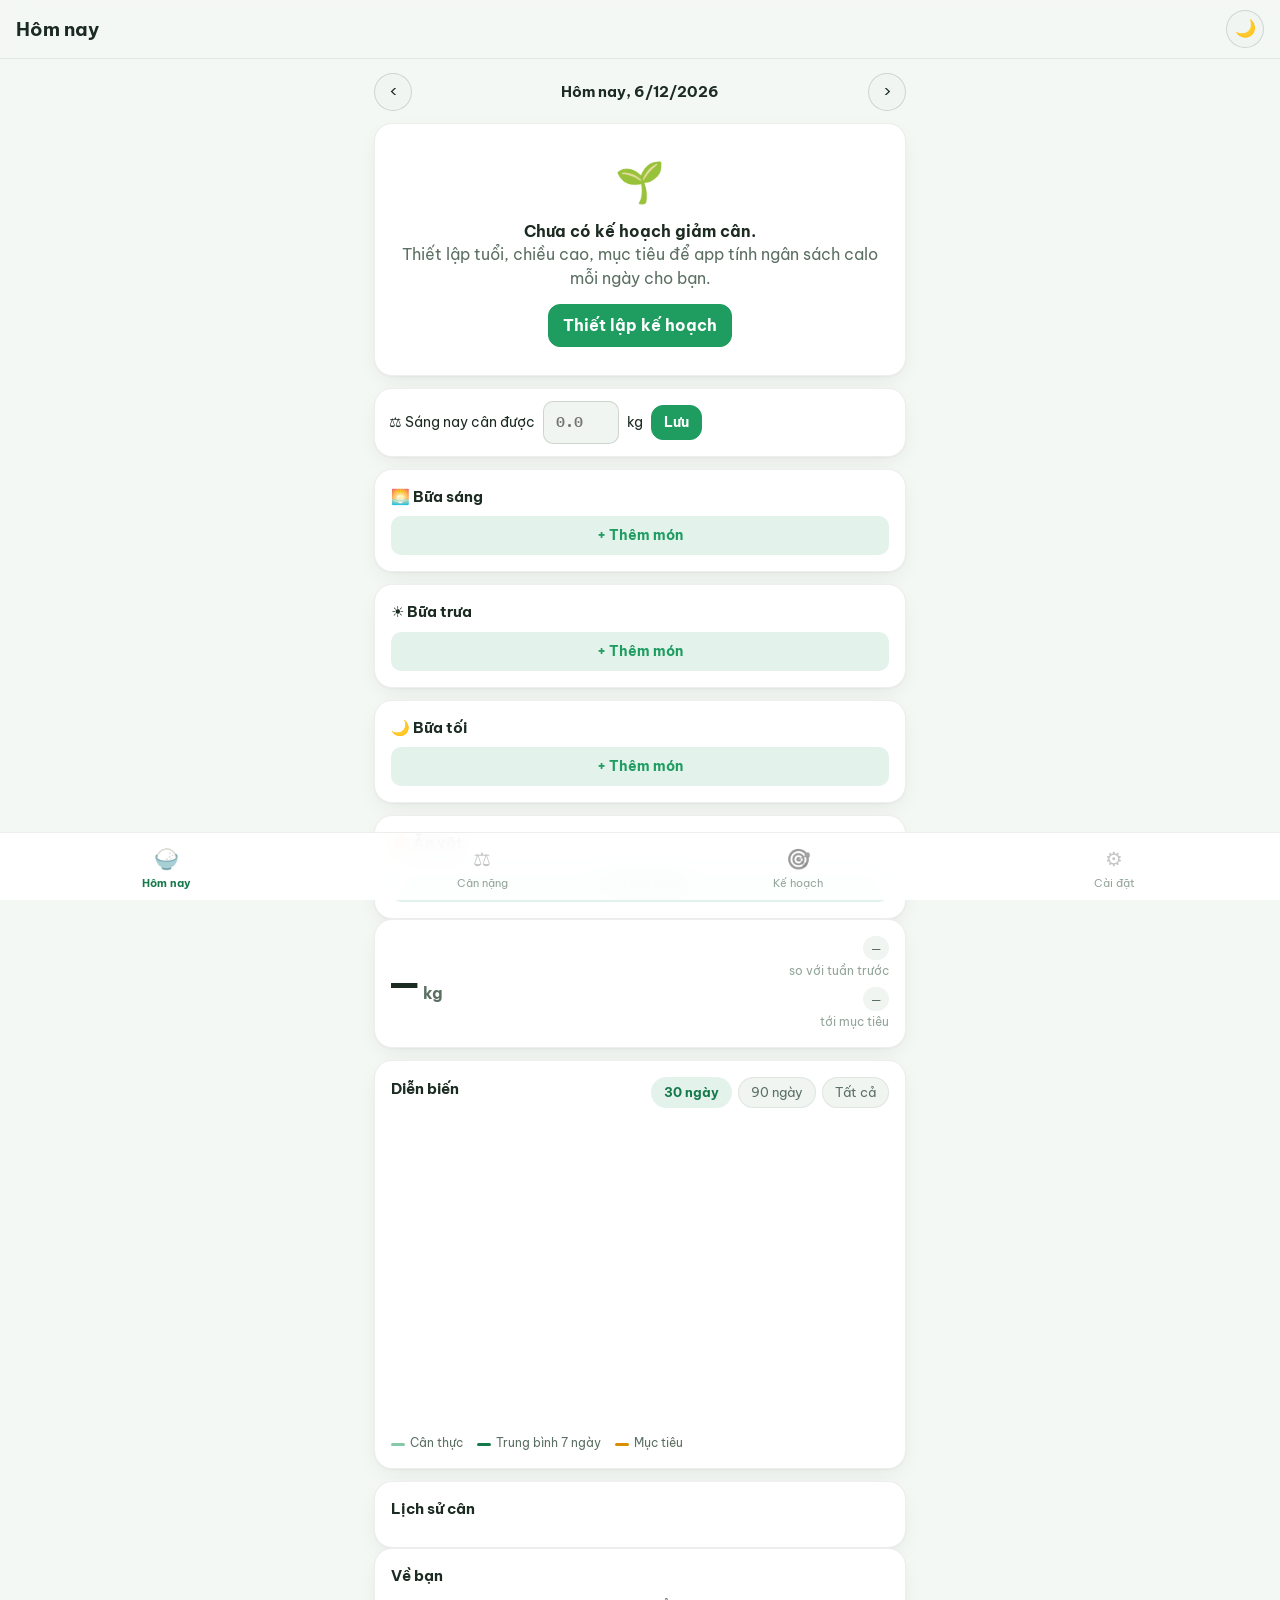
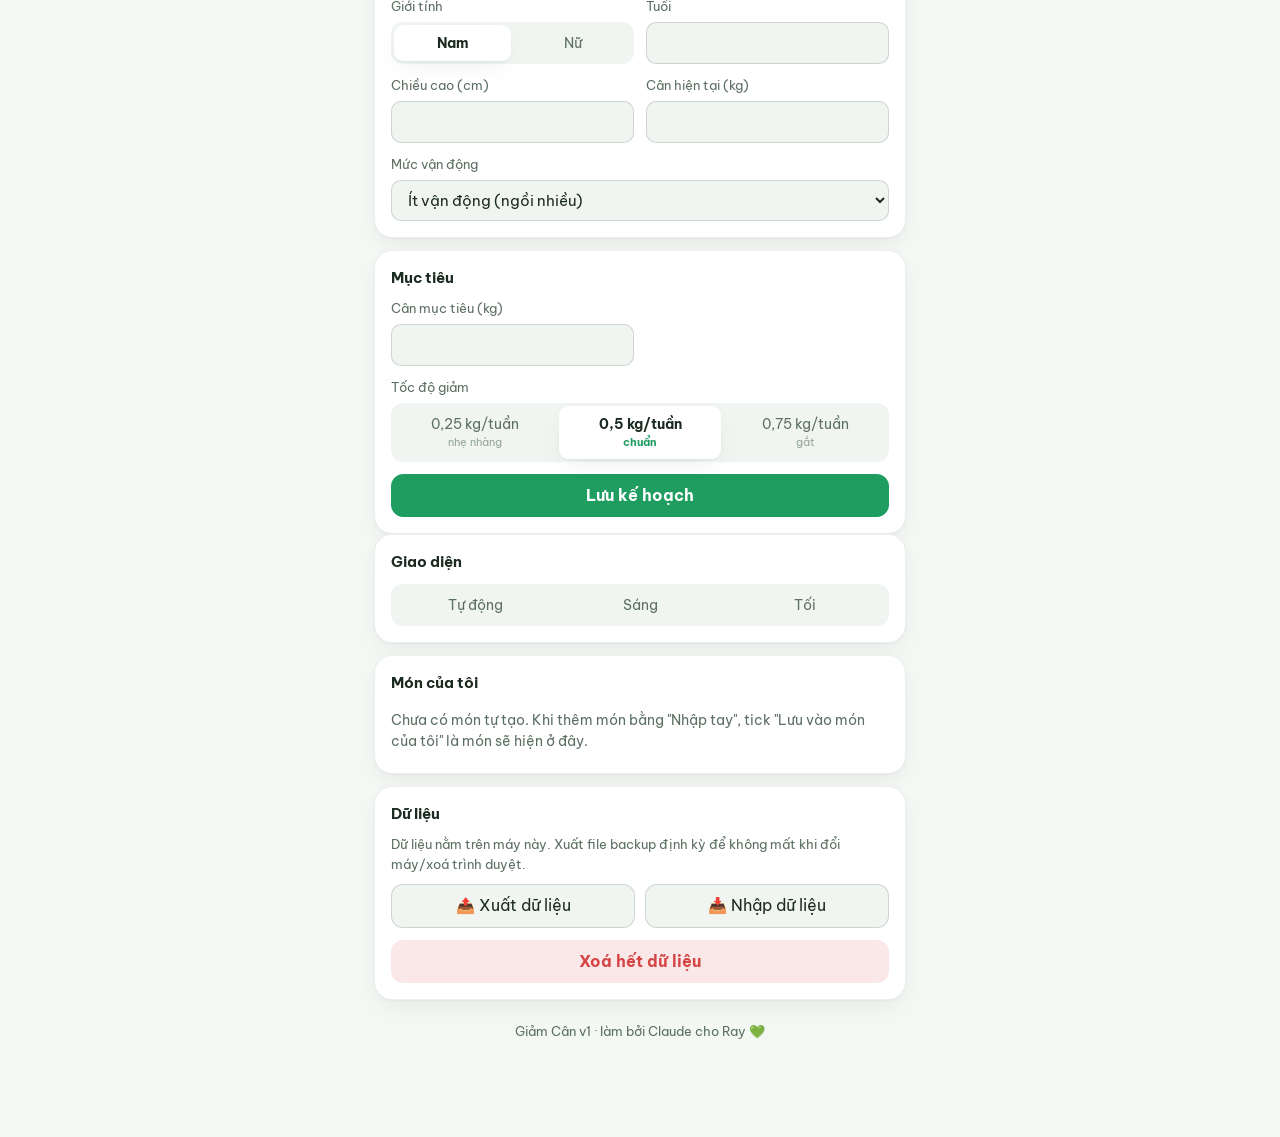
==== index.html @ 97017009 "Ban dau: app giam can v1" ====
<!DOCTYPE html>
<html lang="vi">
<head>
  <meta charset="UTF-8">
  <meta name="viewport" content="width=device-width, initial-scale=1, viewport-fit=cover">
  <meta name="theme-color" content="#f4f8f5">
  <meta name="apple-mobile-web-app-capable" content="yes">
  <meta name="apple-mobile-web-app-status-bar-style" content="default">
  <title>Giảm Cân</title>
  <link rel="stylesheet" href="fonts-embedded.css">
  <link rel="stylesheet" href="styles.css">
  <script>
    // Chống chớp theme: đặt data-theme TRƯỚC khi vẽ trang
    try {
      var t = localStorage.getItem('giam-can-theme');
      if (t === 'dark' || (t !== 'light' && matchMedia('(prefers-color-scheme: dark)').matches))
        document.documentElement.setAttribute('data-theme', 'dark');
    } catch (e) {}
  </script>
</head>
<body>

<header class="topbar">
  <h1 id="topbar-title">Hôm nay</h1>
  <button type="button" id="btn-theme" class="btn icon" aria-label="Đổi giao diện sáng/tối">🌙</button>
</header>

<main>
  <!-- ═══════════ TAB 1: HÔM NAY ═══════════ -->
  <section id="tab-homnay" class="panel">
    <div class="date-nav">
      <button type="button" id="btn-day-prev" class="btn icon" aria-label="Ngày trước">‹</button>
      <div id="day-label" class="date-label">—</div>
      <button type="button" id="btn-day-next" class="btn icon" aria-label="Ngày sau">›</button>
    </div>

    <!-- Empty state khi chưa có kế hoạch -->
    <div id="today-onboard" class="card onboard hidden">
      <div class="onboard-emoji">🌱</div>
      <p><strong>Chưa có kế hoạch giảm cân.</strong><br>Thiết lập tuổi, chiều cao, mục tiêu để app tính ngân sách calo mỗi ngày cho bạn.</p>
      <button type="button" class="btn primary" data-goto="kehoach">Thiết lập kế hoạch</button>
    </div>

    <!-- Hero: vòng calo còn lại -->
    <div id="today-hero" class="card hero-card">
      <div class="ring-wrap">
        <svg viewBox="0 0 200 200" class="ring-svg" aria-hidden="true">
          <circle class="ring-track" cx="100" cy="100" r="86"></circle>
          <circle id="ring-fill" class="ring-fill" cx="100" cy="100" r="86"></circle>
        </svg>
        <div class="ring-center">
          <div id="ring-num" class="ring-num mono">—</div>
          <div id="ring-sub" class="ring-sub">kcal còn lại</div>
        </div>
      </div>
      <div class="hero-stats">
        <div class="hstat"><span class="hstat-label">Ngân sách</span><span id="stat-budget" class="mono">—</span></div>
        <div class="hstat"><span class="hstat-label">Đã ăn</span><span id="stat-eaten" class="mono">0</span></div>
        <div class="hstat"><span class="hstat-label">Chuỗi ngày</span><span id="stat-streak" class="mono">0</span></div>
      </div>
    </div>

    <!-- Cân nhanh buổi sáng -->
    <div id="quick-weigh" class="card quick-weigh hidden">
      <span>⚖️ Sáng nay cân được</span>
      <input type="number" id="quick-weigh-input" inputmode="decimal" step="0.1" min="20" max="300" placeholder="0.0" class="input num">
      <span>kg</span>
      <button type="button" id="btn-quick-weigh" class="btn primary sm">Lưu</button>
    </div>

    <!-- 4 bữa -->
    <div id="meals"></div>
  </section>

  <!-- ═══════════ TAB 2: CÂN NẶNG ═══════════ -->
  <section id="tab-cannang" class="panel" hidden>
    <div class="card weight-now">
      <div class="wn-main">
        <span id="wn-kg" class="wn-kg mono">—</span>
        <span class="wn-unit">kg</span>
      </div>
      <div class="wn-deltas">
        <div class="wn-delta"><span id="wn-vs-week" class="badge">—</span><span class="wn-delta-label">so với tuần trước</span></div>
        <div class="wn-delta"><span id="wn-vs-goal" class="badge">—</span><span class="wn-delta-label">tới mục tiêu</span></div>
      </div>
    </div>

    <div class="card chart-card">
      <div class="chart-head">
        <h2>Diễn biến</h2>
        <div class="pills" id="chart-range">
          <button type="button" class="pill active" data-range="30">30 ngày</button>
          <button type="button" class="pill" data-range="90">90 ngày</button>
          <button type="button" class="pill" data-range="0">Tất cả</button>
        </div>
      </div>
      <div id="chart-empty" class="chart-empty hidden">Cần ít nhất 2 lần cân để vẽ biểu đồ 📈</div>
      <svg id="chart-svg" viewBox="0 0 360 220" class="chart-svg" aria-label="Biểu đồ cân nặng">
        <defs>
          <linearGradient id="area-grad" x1="0" y1="0" x2="0" y2="1">
            <stop offset="0%" class="grad-top"></stop>
            <stop offset="100%" class="grad-bot"></stop>
          </linearGradient>
        </defs>
        <g id="chart-grid"></g>
        <path id="chart-area" class="chart-area" d=""></path>
        <path id="chart-line" class="chart-line" d=""></path>
        <path id="chart-ma" class="chart-ma" d=""></path>
        <line id="chart-goal" class="chart-goal" x1="0" x2="0" y1="0" y2="0"></line>
        <g id="chart-dots"></g>
        <g id="chart-labels"></g>
      </svg>
      <div class="chart-legend">
        <span class="lg lg-raw">Cân thực</span>
        <span class="lg lg-ma">Trung bình 7 ngày</span>
        <span class="lg lg-goal">Mục tiêu</span>
      </div>
    </div>

    <div class="card">
      <h2>Lịch sử cân</h2>
      <ul id="weight-history" class="rowlist"></ul>
      <div id="weight-history-empty" class="empty-note hidden">Chưa có lần cân nào — nhập cân ở tab Hôm nay nhé.</div>
    </div>
  </section>

  <!-- ═══════════ TAB 3: KẾ HOẠCH ═══════════ -->
  <section id="tab-kehoach" class="panel" hidden>
    <div class="card">
      <h2>Về bạn</h2>
      <div class="form-grid">
        <label class="field">
          <span>Giới tính</span>
          <div class="seg" id="seg-sex">
            <button type="button" data-val="male" class="active">Nam</button>
            <button type="button" data-val="female">Nữ</button>
          </div>
        </label>
        <label class="field"><span>Tuổi</span><input type="number" id="f-age" inputmode="numeric" min="10" max="100" class="input"></label>
        <label class="field"><span>Chiều cao (cm)</span><input type="number" id="f-height" inputmode="numeric" min="100" max="230" class="input"></label>
        <label class="field"><span>Cân hiện tại (kg)</span><input type="number" id="f-weight" inputmode="decimal" step="0.1" min="20" max="300" class="input"></label>
        <label class="field span2">
          <span>Mức vận động</span>
          <select id="f-activity" class="input">
            <option value="1.2">Ít vận động (ngồi nhiều)</option>
            <option value="1.375">Nhẹ (tập 1–3 buổi/tuần)</option>
            <option value="1.55">Vừa (tập 3–5 buổi/tuần)</option>
            <option value="1.725">Nhiều (tập 6–7 buổi/tuần)</option>
            <option value="1.9">Rất nhiều (lao động nặng)</option>
          </select>
        </label>
      </div>
    </div>

    <div class="card">
      <h2>Mục tiêu</h2>
      <div class="form-grid">
        <label class="field"><span>Cân mục tiêu (kg)</span><input type="number" id="f-target" inputmode="decimal" step="0.1" min="20" max="300" class="input"></label>
        <label class="field span2">
          <span>Tốc độ giảm</span>
          <div class="seg" id="seg-deficit">
            <button type="button" data-val="0.25">0,25 kg/tuần<small>nhẹ nhàng</small></button>
            <button type="button" data-val="0.5" class="active">0,5 kg/tuần<small>chuẩn</small></button>
            <button type="button" data-val="0.75">0,75 kg/tuần<small>gắt</small></button>
          </div>
        </label>
      </div>
      <button type="button" id="btn-save-plan" class="btn primary block">Lưu kế hoạch</button>
    </div>

    <div id="plan-results" class="hidden">
      <div id="plan-warning" class="warn-banner hidden">⚠️ Ngân sách dưới mức an toàn — hãy chọn tốc độ giảm chậm hơn.</div>
      <div class="result-row">
        <div class="card result-card"><span class="r-label">BMR</span><span id="r-bmr" class="r-num mono">—</span><span class="r-unit">kcal</span></div>
        <div class="card result-card"><span class="r-label">TDEE</span><span id="r-tdee" class="r-num mono">—</span><span class="r-unit">kcal</span></div>
      </div>
      <div class="card result-card big">
        <span class="r-label">Ngân sách mỗi ngày</span>
        <span id="r-budget" class="r-num-big mono">—</span>
        <span class="r-unit">kcal</span>
      </div>
      <div class="card result-card big">
        <span class="r-label">Dự kiến đạt mục tiêu</span>
        <span id="r-eta" class="r-eta">—</span>
      </div>
    </div>
  </section>

  <!-- ═══════════ TAB 4: CÀI ĐẶT ═══════════ -->
  <section id="tab-caidat" class="panel" hidden>
    <div class="card">
      <h2>Giao diện</h2>
      <div class="seg" id="seg-theme">
        <button type="button" data-val="auto">Tự động</button>
        <button type="button" data-val="light">Sáng</button>
        <button type="button" data-val="dark">Tối</button>
      </div>
    </div>
    <div class="card">
      <h2>Món của tôi</h2>
      <ul id="custom-foods" class="rowlist"></ul>
      <div id="custom-foods-empty" class="empty-note">Chưa có món tự tạo. Khi thêm món bằng "Nhập tay", tick "Lưu vào món của tôi" là món sẽ hiện ở đây.</div>
    </div>
    <div class="card">
      <h2>Dữ liệu</h2>
      <p class="muted">Dữ liệu nằm trên máy này. Xuất file backup định kỳ để không mất khi đổi máy/xoá trình duyệt.</p>
      <div class="btn-row">
        <button type="button" id="btn-export" class="btn">📤 Xuất dữ liệu</button>
        <button type="button" id="btn-import" class="btn">📥 Nhập dữ liệu</button>
      </div>
      <input type="file" id="import-file" accept="application/json" class="hidden">
      <button type="button" id="btn-wipe" class="btn danger block">Xoá hết dữ liệu</button>
    </div>
    <p class="version muted">Giảm Cân v1 · làm bởi Claude cho Ray 💚</p>
  </section>
</main>

<!-- ═══════════ BOTTOM NAV ═══════════ -->
<nav class="bottomnav">
  <button type="button" class="nav-btn active" data-tab="homnay"><span class="nav-ico">🍚</span><span>Hôm nay</span></button>
  <button type="button" class="nav-btn" data-tab="cannang"><span class="nav-ico">⚖️</span><span>Cân nặng</span></button>
  <button type="button" class="nav-btn" data-tab="kehoach"><span class="nav-ico">🎯</span><span>Kế hoạch</span></button>
  <button type="button" class="nav-btn" data-tab="caidat"><span class="nav-ico">⚙️</span><span>Cài đặt</span></button>
</nav>

<!-- ═══════════ SHEET THÊM MÓN ═══════════ -->
<div id="sheet-backdrop" class="sheet-backdrop hidden"></div>
<div id="sheet" class="sheet hidden" role="dialog" aria-label="Thêm món">
  <div class="sheet-handle"></div>
  <div class="sheet-head">
    <h2 id="sheet-title">Thêm món</h2>
    <button type="button" id="sheet-close" class="btn icon" aria-label="Đóng">✕</button>
  </div>
  <input type="search" id="food-search" class="input search" placeholder="Tìm món… (gõ không dấu cũng được)" autocomplete="off">
  <div class="pills" id="food-cats">
    <button type="button" class="pill active" data-cat="">Tất cả</button>
    <button type="button" class="pill" data-cat="com">Cơm</button>
    <button type="button" class="pill" data-cat="bun-pho">Bún/Phở</button>
    <button type="button" class="pill" data-cat="banh-xoi">Bánh/Xôi</button>
    <button type="button" class="pill" data-cat="do-uong">Đồ uống</button>
    <button type="button" class="pill" data-cat="an-vat">Ăn vặt</button>
    <button type="button" class="pill" data-cat="khac">Khác</button>
  </div>
  <ul id="food-list" class="foodlist"></ul>
  <div class="manual-entry">
    <div class="manual-head">Nhập tay</div>
    <div class="manual-row">
      <input type="text" id="manual-name" class="input" placeholder="Tên món" maxlength="60">
      <input type="number" id="manual-kcal" class="input num" inputmode="numeric" min="1" max="5000" placeholder="kcal">
    </div>
    <label class="check"><input type="checkbox" id="manual-save"> Lưu vào món của tôi</label>
    <button type="button" id="btn-manual-add" class="btn primary block">Thêm món này</button>
  </div>
</div>

<div id="toast" class="toast hidden" role="status"></div>

<script src="can-logic.js"></script>
<script src="foods-db.js"></script>
<script src="app.js"></script>
</body>
</html>
---- fonts-embedded.css ----
/* ============================================================
   FONT NHÚNG SẴN (data-URI) — sinh tự động bởi fetch-fonts.js
   Đừng sửa tay file này. Sửa danh sách font trong fetch-fonts.js rồi chạy lại.
   ============================================================ */

/* Be Vietnam Pro — subset: vietnamese */
@font-face {
  font-family: 'Be Vietnam Pro';
  font-style: normal;
  font-weight: 400;
  font-display: swap;
  src: url([data-uri]) format('woff2');
  unicode-range: U+0102-0103, U+0110-0111, U+0128-0129, U+0168-0169, U+01A0-01A1, U+01AF-01B0, U+0300-0301, U+0303-0304, U+0308-0309, U+0323, U+0329, U+1EA0-1EF9, U+20AB;
}

/* Be Vietnam Pro — subset: latin */
@font-face {
  font-family: 'Be Vietnam Pro';
  font-style: normal;
  font-weight: 400;
  font-display: swap;
  src: url([data-uri]) format('woff2');
  unicode-range: U+0000-00FF, U+0131, U+0152-0153, U+02BB-02BC, U+02C6, U+02DA, U+02DC, U+0304, U+0308, U+0329, U+2000-206F, U+20AC, U+2122, U+2191, U+2193, U+2212, U+2215, U+FEFF, U+FFFD;
}

/* Be Vietnam Pro — subset: vietnamese */
@font-face {
  font-family: 'Be Vietnam Pro';
  font-style: normal;
  font-weight: 500;
  font-display: swap;
  src: url([data-uri]) format('woff2');
  unicode-range: U+0102-0103, U+0110-0111, U+0128-0129, U+0168-0169, U+01A0-01A1, U+01AF-01B0, U+0300-0301, U+0303-0304, U+0308-0309, U+0323, U+0329, U+1EA0-1EF9, U+20AB;
}

/* Be Vietnam Pro — subset: latin */
@font-face {
  font-family: 'Be Vietnam Pro';
  font-style: normal;
  font-weight: 500;
  font-display: swap;
  src: url([data-uri]) format('woff2');
  unicode-range: U+0000-00FF, U+0131, U+0152-0153, U+02BB-02BC, U+02C6, U+02DA, U+02DC, U+0304, U+0308, U+0329, U+2000-206F, U+20AC, U+2122, U+2191, U+2193, U+2212, U+2215, U+FEFF, U+FFFD;
}

/* Be Vietnam Pro — subset: vietnamese */
@font-face {
  font-family: 'Be Vietnam Pro';
  font-style: normal;
  font-weight: 700;
  font-display: swap;
  src: url([data-uri]) format('woff2');
  unicode-range: U+0102-0103, U+0110-0111, U+0128-0129, U+0168-0169, U+01A0-01A1, U+01AF-01B0, U+0300-0301, U+0303-0304, U+0308-0309, U+0323, U+0329, U+1EA0-1EF9, U+20AB;
}

/* Be Vietnam Pro — subset: latin */
@font-face {
  font-family: 'Be Vietnam Pro';
  font-style: normal;
  font-weight: 700;
  font-display: swap;
  src: url([data-uri]) format('woff2');
  unicode-range: U+0000-00FF, U+0131, U+0152-0153, U+02BB-02BC, U+02C6, U+02DA, U+02DC, U+0304, U+0308, U+0329, U+2000-206F, U+20AC, U+2122, U+2191, U+2193, U+2212, U+2215, U+FEFF, U+FFFD;
}

/* IBM Plex Mono — subset: vietnamese */
@font-face {
  font-family: 'IBM Plex Mono';
  font-style: normal;
  font-weight: 600;
  font-display: swap;
  src: url([data-uri]) format('woff2');
  unicode-range: U+0102-0103, U+0110-0111, U+0128-0129, U+0168-0169, U+01A0-01A1, U+01AF-01B0, U+0300-0301, U+0303-0304, U+0308-0309, U+0323, U+0329, U+1EA0-1EF9, U+20AB;
}

/* IBM Plex Mono — subset: latin */
@font-face {
  font-family: 'IBM Plex Mono';
  font-style: normal;
  font-weight: 600;
  font-display: swap;
  src: url([data-uri]) format('woff2');
  unicode-range: U+0000-00FF, U+0131, U+0152-0153, U+02BB-02BC, U+02C6, U+02DA, U+02DC, U+0304, U+0308, U+0329, U+2000-206F, U+20AC, U+2122, U+2191, U+2193, U+2212, U+2215, U+FEFF, U+FFFD;
}
---- styles.css ----
/* ============================================================
   Giảm Cân — health app sạch sẽ: xanh lá/trắng, card bo tròn, số to
   Token light/dark · Be Vietnam Pro body · IBM Plex Mono cho số
   ============================================================ */
:root {
  --bg: #f4f8f5;
  --card: #ffffff;
  --card-2: #f0f5f1;
  --ink: #1c2b22;
  --ink-2: #5b6f62;
  --ink-3: #93a59a;
  --hair: rgba(28, 43, 34, .08);
  --hair-2: rgba(28, 43, 34, .16);
  --green: #1f9d61;
  --green-deep: #15794a;
  --green-soft: rgba(31, 157, 97, .12);
  --amber: #d98e04;
  --amber-soft: rgba(217, 142, 4, .13);
  --red: #d64545;
  --red-soft: rgba(214, 69, 69, .12);
  --blue: #3d7dd8;
  --shadow: 0 1px 2px rgba(28, 43, 34, .04), 0 8px 24px -8px rgba(28, 43, 34, .10);
  --radius: 18px;
  --sans: 'Be Vietnam Pro', 'Segoe UI', system-ui, sans-serif;
  --mono: 'IBM Plex Mono', Consolas, monospace;
  color-scheme: light;
}
[data-theme="dark"] {
  --bg: #101713;
  --card: #1a231e;
  --card-2: #212c25;
  --ink: #e8f0ea;
  --ink-2: #9db3a5;
  --ink-3: #67796e;
  --hair: rgba(232, 240, 234, .09);
  --hair-2: rgba(232, 240, 234, .18);
  --green: #34c17d;
  --green-deep: #6adfa8;
  --green-soft: rgba(52, 193, 125, .16);
  --amber: #eda93a;
  --amber-soft: rgba(237, 169, 58, .15);
  --red: #ef7070;
  --red-soft: rgba(239, 112, 112, .15);
  --blue: #6ba3ec;
  --shadow: 0 1px 2px rgba(0, 0, 0, .3), 0 8px 24px -8px rgba(0, 0, 0, .5);
  color-scheme: dark;
}

* { box-sizing: border-box; }
html, body { margin: 0; min-height: 100%; }
body {
  font-family: var(--sans);
  font-size: 15px;
  line-height: 1.5;
  color: var(--ink);
  background: var(--bg);
  padding-bottom: calc(76px + env(safe-area-inset-bottom));
  -webkit-tap-highlight-color: transparent;
}
h1, h2 { margin: 0; font-weight: 700; }
h2 { font-size: 15px; margin-bottom: 10px; }
.mono { font-family: var(--mono); font-variant-numeric: tabular-nums; }
.hidden { display: none !important; }
.muted { color: var(--ink-2); font-size: 13px; margin: 4px 0 10px; }

/* ── Khung trang ── */
.topbar {
  position: sticky; top: 0; z-index: 10;
  display: flex; align-items: center; justify-content: space-between;
  padding: calc(10px + env(safe-area-inset-top)) 16px 10px;
  background: color-mix(in srgb, var(--bg) 88%, transparent);
  backdrop-filter: blur(10px); -webkit-backdrop-filter: blur(10px);
  border-bottom: 1px solid var(--hair);
}
.topbar h1 { font-size: 19px; }
main { max-width: 560px; margin: 0 auto; padding: 14px 14px 8px; }
.panel { display: flex; flex-direction: column; gap: 12px; }

.card {
  background: var(--card);
  border: 1px solid var(--hair);
  border-radius: var(--radius);
  box-shadow: var(--shadow);
  padding: 16px;
}

/* ── Nút ── */
.btn {
  font: inherit; color: var(--ink);
  background: var(--card-2);
  border: 1px solid var(--hair-2);
  border-radius: 12px;
  padding: 9px 14px;
  cursor: pointer;
  transition: transform .06s ease, background .15s ease;
}
.btn:active { transform: scale(.97); }
.btn.primary { background: var(--green); border-color: var(--green); color: #fff; font-weight: 600; }
.btn.primary:active { background: var(--green-deep); }
[data-theme="dark"] .btn.primary { color: #0c1510; }
.btn.danger { background: var(--red-soft); border-color: transparent; color: var(--red); font-weight: 600; }
.btn.icon { width: 38px; height: 38px; padding: 0; display: inline-flex; align-items: center; justify-content: center; font-size: 17px; border-radius: 50%; }
.btn.sm { padding: 6px 12px; font-size: 14px; }
.btn.block { display: block; width: 100%; margin-top: 12px; }
.btn-row { display: flex; gap: 10px; }
.btn-row .btn { flex: 1; }

/* ── Ngày ── */
.date-nav { display: flex; align-items: center; justify-content: space-between; }
.date-label { font-weight: 600; font-size: 15px; }

/* ── Onboard ── */
.onboard { text-align: center; padding: 28px 20px; }
.onboard-emoji { font-size: 40px; margin-bottom: 8px; }
.onboard p { margin: 0 0 14px; color: var(--ink-2); }
.onboard strong { color: var(--ink); }

/* ── Hero ring ── */
.hero-card { display: flex; flex-direction: column; align-items: center; gap: 12px; padding: 22px 16px 16px; }
.ring-wrap { position: relative; width: 190px; height: 190px; }
.ring-svg { width: 100%; height: 100%; transform: rotate(-90deg); }
.ring-track { fill: none; stroke: var(--card-2); stroke-width: 14; }
.ring-fill {
  fill: none; stroke: var(--green); stroke-width: 14; stroke-linecap: round;
  stroke-dasharray: 540.35; /* 2πr, r=86 */
  stroke-dashoffset: 540.35;
  transition: stroke-dashoffset .5s ease, stroke .3s ease;
}
.ring-fill.warn { stroke: var(--amber); }
.ring-fill.over { stroke: var(--red); }
.ring-center {
  position: absolute; inset: 0;
  display: flex; flex-direction: column; align-items: center; justify-content: center;
  text-align: center;
}
.ring-num { font-size: 40px; font-weight: 600; line-height: 1; }
.ring-num.over { color: var(--red); }
.ring-sub { font-size: 12.5px; color: var(--ink-2); margin-top: 4px; }
.hero-stats { display: flex; width: 100%; border-top: 1px solid var(--hair); padding-top: 12px; }
.hstat { flex: 1; display: flex; flex-direction: column; align-items: center; gap: 2px; }
.hstat + .hstat { border-left: 1px solid var(--hair); }
.hstat-label { font-size: 12px; color: var(--ink-2); }
.hstat .mono { font-size: 17px; font-weight: 600; }

/* ── Cân nhanh ── */
.quick-weigh { display: flex; align-items: center; gap: 8px; font-size: 14px; padding: 12px 14px; }
.quick-weigh .input { width: 76px; }

/* ── Bữa ăn ── */
#meals { display: flex; flex-direction: column; gap: 12px; }
.meal-card .meal-head { display: flex; align-items: baseline; justify-content: space-between; margin-bottom: 4px; }
.meal-title { font-weight: 700; font-size: 15px; }
.meal-total { font-size: 14px; color: var(--ink-2); }
.meal-entries { list-style: none; margin: 0; padding: 0; }
.meal-entries li {
  display: flex; align-items: center; justify-content: space-between; gap: 8px;
  padding: 8px 0; border-top: 1px solid var(--hair);
}
.entry-name { flex: 1; min-width: 0; overflow: hidden; text-overflow: ellipsis; white-space: nowrap; }
.entry-qty { color: var(--ink-3); font-size: 13px; }
.entry-kcal { font-size: 14px; }
.entry-del { border: 0; background: none; color: var(--ink-3); font-size: 15px; cursor: pointer; padding: 4px 6px; }
.meal-add {
  display: block; width: 100%; margin-top: 8px;
  font: inherit; font-size: 14px; font-weight: 600; color: var(--green);
  background: var(--green-soft); border: 0; border-radius: 10px;
  padding: 9px; cursor: pointer;
}

/* ── Cân nặng ── */
.weight-now { display: flex; align-items: center; justify-content: space-between; gap: 14px; }
.wn-main { display: flex; align-items: baseline; gap: 6px; }
.wn-kg { font-size: 44px; font-weight: 600; line-height: 1; }
.wn-unit { color: var(--ink-2); font-weight: 600; }
.wn-deltas { display: flex; flex-direction: column; gap: 8px; }
.wn-delta { display: flex; flex-direction: column; align-items: flex-end; gap: 2px; }
.wn-delta-label { font-size: 11.5px; color: var(--ink-3); }
.badge {
  font-family: var(--mono); font-size: 13.5px; font-weight: 600;
  padding: 2px 9px; border-radius: 99px;
  background: var(--card-2); color: var(--ink-2);
}
.badge.down { background: var(--green-soft); color: var(--green-deep); }
.badge.up { background: var(--red-soft); color: var(--red); }

.chart-head { display: flex; align-items: center; justify-content: space-between; flex-wrap: wrap; gap: 8px; }
.chart-svg { width: 100%; height: auto; display: block; margin-top: 8px; }
.chart-empty { padding: 40px 10px; text-align: center; color: var(--ink-2); font-size: 14px; }
.chart-area { fill: url(#area-grad); }
.grad-top { stop-color: var(--green); stop-opacity: .22; }
.grad-bot { stop-color: var(--green); stop-opacity: 0; }
.chart-line { fill: none; stroke: var(--green); stroke-width: 1.6; stroke-linejoin: round; opacity: .55; }
.chart-ma { fill: none; stroke: var(--green-deep); stroke-width: 2.4; stroke-linejoin: round; }
.chart-goal { stroke: var(--amber); stroke-width: 1.4; stroke-dasharray: 5 4; }
.chart-dot { fill: var(--green); }
.chart-grid line { stroke: var(--hair); stroke-width: 1; }
.chart-label { font-size: 9.5px; fill: var(--ink-3); font-family: var(--mono); }
.chart-goal-label { font-size: 9.5px; fill: var(--amber); font-family: var(--mono); }
.chart-legend { display: flex; gap: 14px; margin-top: 10px; font-size: 12px; color: var(--ink-2); flex-wrap: wrap; }
.lg::before { content: ''; display: inline-block; width: 14px; height: 3px; border-radius: 2px; margin-right: 5px; vertical-align: middle; }
.lg-raw::before { background: var(--green); opacity: .55; }
.lg-ma::before { background: var(--green-deep); }
.lg-goal::before { background: var(--amber); }

.rowlist { list-style: none; margin: 0; padding: 0; }
.rowlist li {
  display: flex; align-items: center; justify-content: space-between; gap: 10px;
  padding: 9px 0; border-top: 1px solid var(--hair);
}
.rowlist li:first-child { border-top: 0; }
.row-sub { color: var(--ink-3); font-size: 12.5px; }
.empty-note { color: var(--ink-2); font-size: 13.5px; padding: 6px 0; }

/* ── Form ── */
.form-grid { display: grid; grid-template-columns: 1fr 1fr; gap: 12px; }
.field { display: flex; flex-direction: column; gap: 5px; font-size: 13px; color: var(--ink-2); }
.field.span2 { grid-column: span 2; }
.input {
  font: inherit; font-size: 15px; color: var(--ink);
  background: var(--card-2);
  border: 1px solid var(--hair-2); border-radius: 10px;
  padding: 9px 12px; width: 100%;
}
.input:focus { outline: 2px solid var(--green); outline-offset: -1px; }
.input.num { font-family: var(--mono); }
.seg { display: flex; background: var(--card-2); border-radius: 12px; padding: 3px; gap: 3px; }
.seg button {
  flex: 1; font: inherit; font-size: 13.5px; color: var(--ink-2);
  background: none; border: 0; border-radius: 9px;
  padding: 8px 4px; cursor: pointer;
  display: flex; flex-direction: column; align-items: center; gap: 1px;
}
.seg button small { font-size: 10.5px; color: var(--ink-3); }
.seg button.active { background: var(--card); color: var(--ink); font-weight: 600; box-shadow: var(--shadow); }
.seg button.active small { color: var(--green); }

/* ── Kết quả kế hoạch ── */
.result-row { display: flex; gap: 12px; }
.result-row .card { flex: 1; }
.result-card { display: flex; flex-direction: column; align-items: center; gap: 2px; text-align: center; }
.result-card.big { margin-top: 12px; }
.result-row { margin-top: 0; }
#plan-results { display: flex; flex-direction: column; gap: 12px; }
.r-label { font-size: 12.5px; color: var(--ink-2); }
.r-num { font-size: 26px; font-weight: 600; }
.r-num-big { font-size: 40px; font-weight: 600; color: var(--green-deep); }
.r-unit { font-size: 12px; color: var(--ink-3); }
.r-eta { font-size: 19px; font-weight: 700; }
.warn-banner {
  background: var(--amber-soft); color: var(--amber);
  border-radius: 12px; padding: 11px 14px; font-size: 13.5px; font-weight: 600;
}

.version { text-align: center; padding: 6px 0 2px; }

/* ── Bottom nav ── */
.bottomnav {
  position: fixed; left: 0; right: 0; bottom: 0; z-index: 20;
  display: flex;
  background: color-mix(in srgb, var(--card) 92%, transparent);
  backdrop-filter: blur(12px); -webkit-backdrop-filter: blur(12px);
  border-top: 1px solid var(--hair);
  padding: 6px 8px calc(6px + env(safe-area-inset-bottom));
}
.nav-btn {
  flex: 1; display: flex; flex-direction: column; align-items: center; gap: 1px;
  font: inherit; font-size: 11px; color: var(--ink-3);
  background: none; border: 0; border-radius: 12px;
  padding: 5px 0 3px; cursor: pointer;
}
.nav-ico { font-size: 20px; filter: grayscale(1) opacity(.6); }
.nav-btn.active { color: var(--green-deep); font-weight: 600; }
.nav-btn.active .nav-ico { filter: none; }

/* ── Sheet thêm món ── */
.sheet-backdrop {
  position: fixed; inset: 0; z-index: 30;
  background: rgba(10, 20, 14, .45);
}
.sheet {
  position: fixed; left: 0; right: 0; bottom: 0; z-index: 31;
  max-width: 560px; margin: 0 auto;
  max-height: 86dvh;
  display: flex; flex-direction: column;
  background: var(--card);
  border-radius: 22px 22px 0 0;
  padding: 8px 16px calc(14px + env(safe-area-inset-bottom));
  box-shadow: 0 -8px 40px rgba(0, 0, 0, .25);
  animation: sheet-up .22s ease;
}
@keyframes sheet-up { from { transform: translateY(40px); opacity: .4; } to { transform: none; opacity: 1; } }
.sheet-handle { width: 42px; height: 4px; border-radius: 2px; background: var(--hair-2); margin: 4px auto 8px; }
.sheet-head { display: flex; align-items: center; justify-content: space-between; margin-bottom: 8px; }
.input.search { margin-bottom: 8px; }
.pills { display: flex; gap: 6px; overflow-x: auto; padding-bottom: 4px; scrollbar-width: none; }
.pills::-webkit-scrollbar { display: none; }
.pill {
  font: inherit; font-size: 13px; color: var(--ink-2); white-space: nowrap;
  background: var(--card-2); border: 1px solid var(--hair); border-radius: 99px;
  padding: 5px 12px; cursor: pointer;
}
.pill.active { background: var(--green-soft); color: var(--green-deep); border-color: transparent; font-weight: 600; }
.foodlist {
  list-style: none; margin: 8px 0 0; padding: 0;
  overflow-y: auto; flex: 1; min-height: 120px;
}
.foodlist li {
  display: flex; align-items: center; justify-content: space-between; gap: 10px;
  padding: 10px 2px; border-top: 1px solid var(--hair);
  cursor: pointer;
}
.foodlist li:first-child { border-top: 0; }
.food-name { flex: 1; min-width: 0; }
.food-unit { display: block; font-size: 12px; color: var(--ink-3); }
.food-kcal { font-family: var(--mono); font-size: 14px; color: var(--ink-2); white-space: nowrap; }
.food-none { color: var(--ink-2); font-size: 14px; padding: 16px 2px; cursor: default; justify-content: center; }
.qty-step { display: flex; align-items: center; gap: 6px; }
.qty-step button {
  width: 30px; height: 30px; font-size: 16px; font-weight: 700;
  background: var(--green-soft); color: var(--green-deep);
  border: 0; border-radius: 50%; cursor: pointer;
}
.qty-num { font-family: var(--mono); font-weight: 600; min-width: 22px; text-align: center; }
.manual-entry { border-top: 1px solid var(--hair); margin-top: 8px; padding-top: 10px; }
.manual-head { font-size: 13px; font-weight: 700; color: var(--ink-2); margin-bottom: 8px; }
.manual-row { display: flex; gap: 8px; }
.manual-row .input.num { width: 96px; flex-shrink: 0; }
.check { display: flex; align-items: center; gap: 7px; font-size: 13.5px; color: var(--ink-2); margin: 10px 0 2px; cursor: pointer; }
.check input { accent-color: var(--green); width: 16px; height: 16px; }

/* ── Toast ── */
.toast {
  position: fixed; left: 50%; bottom: calc(88px + env(safe-area-inset-bottom)); z-index: 40;
  transform: translateX(-50%);
  background: var(--ink); color: var(--bg);
  font-size: 14px; font-weight: 600;
  padding: 9px 18px; border-radius: 99px;
  box-shadow: var(--shadow);
  animation: toast-in .18s ease;
}
@keyframes toast-in { from { transform: translate(-50%, 8px); opacity: 0; } to { transform: translateX(-50%); opacity: 1; } }

@media (min-width: 480px) {
  body { font-size: 15.5px; }
  .ring-wrap { width: 210px; height: 210px; }
}
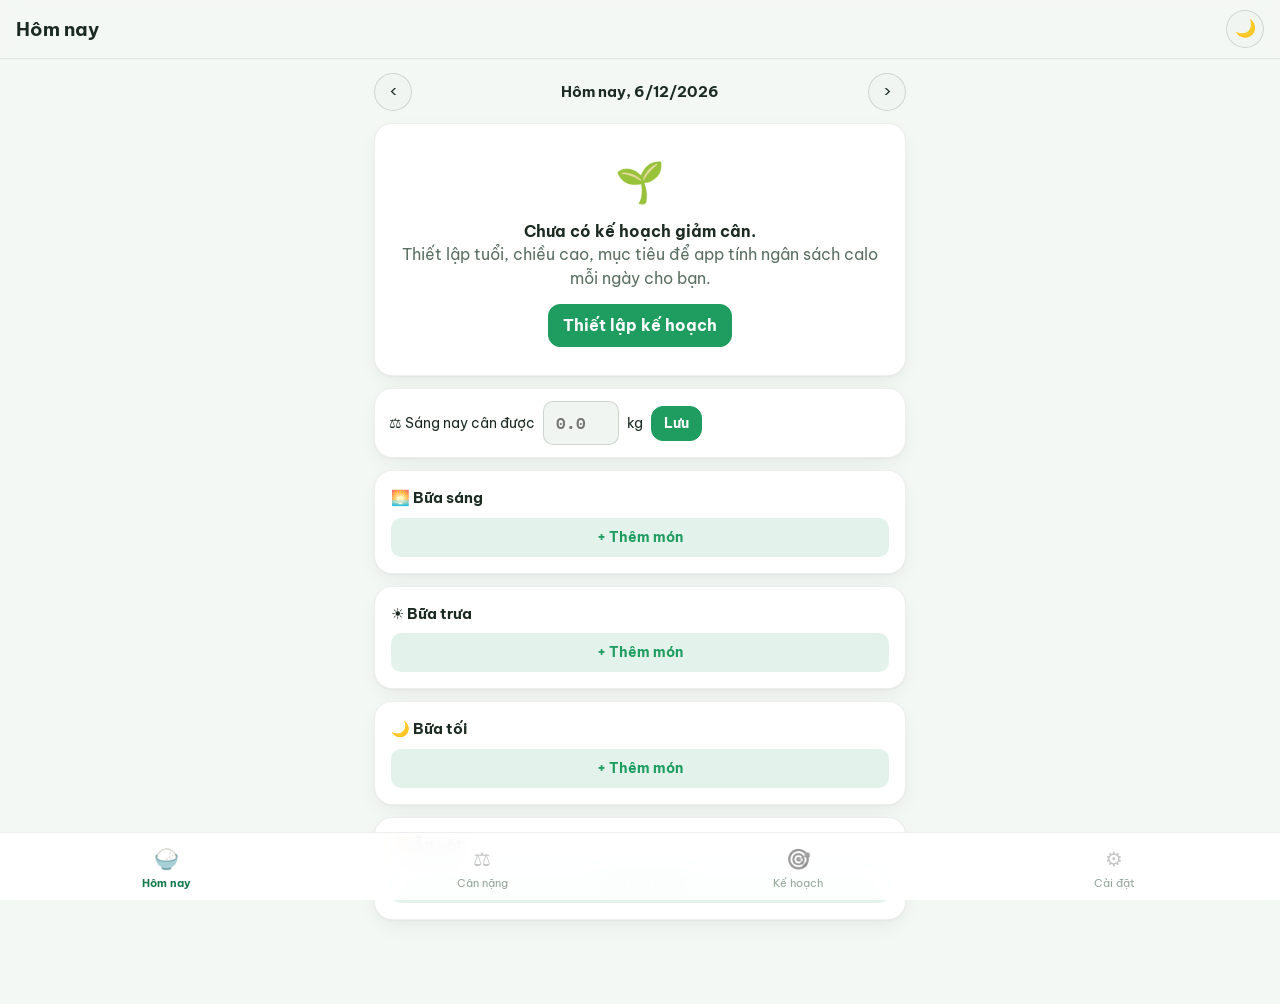
==== commit f3152670: "Them chips mon hay an 7 ngay + khung photo (an tren Pages)" ====
--- a/index.html
+++ b/index.html
@@ -231,6 +231,21 @@
     <h2 id="sheet-title">Thêm món</h2>
     <button type="button" id="sheet-close" class="btn icon" aria-label="Đóng">✕</button>
   </div>
+
+  <!-- Chụp ảnh đo calo — chỉ bản Artifact (claude.ai) mở khoá được -->
+  <div id="photo-box" class="photo-box hidden">
+    <button type="button" id="btn-photo" class="btn photo-btn">📷 Chụp ảnh món ăn — AI ước tính calo</button>
+    <input type="file" id="photo-file" accept="image/*" capture="environment" class="hidden">
+    <div id="photo-status" class="photo-status hidden"></div>
+    <ul id="photo-results" class="photo-results"></ul>
+  </div>
+
+  <!-- Món hay ăn 7 ngày gần nhất -->
+  <div id="food-suggest" class="suggest hidden">
+    <div class="suggest-head">⭐ Hay ăn gần đây</div>
+    <div id="suggest-chips" class="suggest-chips"></div>
+  </div>
+
   <input type="search" id="food-search" class="input search" placeholder="Tìm món… (gõ không dấu cũng được)" autocomplete="off">
   <div class="pills" id="food-cats">
     <button type="button" class="pill active" data-cat="">Tất cả</button>
--- a/styles.css
+++ b/styles.css
@@ -56,7 +56,10 @@
   background: var(--bg);
   padding-bottom: calc(76px + env(safe-area-inset-bottom));
   -webkit-tap-highlight-color: transparent;
-}
+  touch-action: manipulation; /* bỏ delay 300ms + chặn double-tap zoom khi bấm nút nhanh */
+  transition: background-color .25s ease, color .25s ease; /* đổi theme mượt */
+}
+body.sheet-open { overflow: hidden; } /* sheet mở thì khoá cuộn nền, khỏi cuộn xuyên */
 h1, h2 { margin: 0; font-weight: 700; }
 h2 { font-size: 15px; margin-bottom: 10px; }
 .mono { font-family: var(--mono); font-variant-numeric: tabular-nums; }
@@ -74,7 +77,9 @@
 }
 .topbar h1 { font-size: 19px; }
 main { max-width: 560px; margin: 0 auto; padding: 14px 14px 8px; }
-.panel { display: flex; flex-direction: column; gap: 12px; }
+.panel { display: flex; flex-direction: column; gap: 12px; animation: panel-in .22s ease; }
+.panel[hidden] { display: none; } /* BẮT BUỘC: display:flex ở trên đè mất luật ẩn [hidden] của trình duyệt */
+@keyframes panel-in { from { opacity: 0; transform: translateY(8px); } to { opacity: 1; transform: none; } }
 
 .card {
   background: var(--card);
@@ -82,6 +87,7 @@
   border-radius: var(--radius);
   box-shadow: var(--shadow);
   padding: 16px;
+  transition: background-color .25s ease, border-color .25s ease;
 }
 
 /* ── Nút ── */
@@ -165,7 +171,9 @@
   font: inherit; font-size: 14px; font-weight: 600; color: var(--green);
   background: var(--green-soft); border: 0; border-radius: 10px;
   padding: 9px; cursor: pointer;
-}
+  transition: transform .06s ease;
+}
+.meal-add:active { transform: scale(.97); }
 
 /* ── Cân nặng ── */
 .weight-now { display: flex; align-items: center; justify-content: space-between; gap: 14px; }
@@ -216,7 +224,9 @@
 .field { display: flex; flex-direction: column; gap: 5px; font-size: 13px; color: var(--ink-2); }
 .field.span2 { grid-column: span 2; }
 .input {
-  font: inherit; font-size: 15px; color: var(--ink);
+  font: inherit;
+  font-size: 16px; /* PHẢI ≥16px: iOS Safari tự zoom trang khi focus input chữ nhỏ hơn */
+  color: var(--ink);
   background: var(--card-2);
   border: 1px solid var(--hair-2); border-radius: 10px;
   padding: 9px 12px; width: 100%;
@@ -267,7 +277,9 @@
   font: inherit; font-size: 11px; color: var(--ink-3);
   background: none; border: 0; border-radius: 12px;
   padding: 5px 0 3px; cursor: pointer;
-}
+  transition: transform .08s ease, color .15s ease;
+}
+.nav-btn:active { transform: scale(.9); }
 .nav-ico { font-size: 20px; filter: grayscale(1) opacity(.6); }
 .nav-btn.active { color: var(--green-deep); font-weight: 600; }
 .nav-btn.active .nav-ico { filter: none; }
@@ -276,7 +288,11 @@
 .sheet-backdrop {
   position: fixed; inset: 0; z-index: 30;
   background: rgba(10, 20, 14, .45);
-}
+  animation: fade-in .2s ease;
+  transition: opacity .18s ease;
+}
+.sheet-backdrop.closing { opacity: 0; }
+@keyframes fade-in { from { opacity: 0; } to { opacity: 1; } }
 .sheet {
   position: fixed; left: 0; right: 0; bottom: 0; z-index: 31;
   max-width: 560px; margin: 0 auto;
@@ -286,9 +302,11 @@
   border-radius: 22px 22px 0 0;
   padding: 8px 16px calc(14px + env(safe-area-inset-bottom));
   box-shadow: 0 -8px 40px rgba(0, 0, 0, .25);
-  animation: sheet-up .22s ease;
-}
-@keyframes sheet-up { from { transform: translateY(40px); opacity: .4; } to { transform: none; opacity: 1; } }
+  animation: sheet-up .24s cubic-bezier(.2, .9, .3, 1);
+  transition: transform .2s ease, opacity .2s ease;
+}
+.sheet.closing { transform: translateY(100%); opacity: .6; }
+@keyframes sheet-up { from { transform: translateY(60px); opacity: .4; } to { transform: none; opacity: 1; } }
 .sheet-handle { width: 42px; height: 4px; border-radius: 2px; background: var(--hair-2); margin: 4px auto 8px; }
 .sheet-head { display: flex; align-items: center; justify-content: space-between; margin-bottom: 8px; }
 .input.search { margin-bottom: 8px; }
@@ -298,17 +316,24 @@
   font: inherit; font-size: 13px; color: var(--ink-2); white-space: nowrap;
   background: var(--card-2); border: 1px solid var(--hair); border-radius: 99px;
   padding: 5px 12px; cursor: pointer;
-}
+  transition: transform .06s ease, background .15s ease;
+}
+.pill:active { transform: scale(.94); }
 .pill.active { background: var(--green-soft); color: var(--green-deep); border-color: transparent; font-weight: 600; }
 .foodlist {
   list-style: none; margin: 8px 0 0; padding: 0;
   overflow-y: auto; flex: 1; min-height: 120px;
+  overscroll-behavior: contain; /* cuộn hết list không kéo lây cả trang */
+  -webkit-overflow-scrolling: touch;
 }
 .foodlist li {
   display: flex; align-items: center; justify-content: space-between; gap: 10px;
-  padding: 10px 2px; border-top: 1px solid var(--hair);
+  padding: 10px 6px; border-top: 1px solid var(--hair);
   cursor: pointer;
-}
+  border-radius: 10px;
+  transition: background .12s ease;
+}
+.foodlist li:active { background: var(--green-soft); }
 .foodlist li:first-child { border-top: 0; }
 .food-name { flex: 1; min-width: 0; }
 .food-unit { display: block; font-size: 12px; color: var(--ink-3); }
@@ -328,6 +353,36 @@
 .check { display: flex; align-items: center; gap: 7px; font-size: 13.5px; color: var(--ink-2); margin: 10px 0 2px; cursor: pointer; }
 .check input { accent-color: var(--green); width: 16px; height: 16px; }
 
+/* ── Món hay ăn (suggestion) ── */
+.suggest { margin-bottom: 8px; }
+.suggest-head { font-size: 12.5px; font-weight: 700; color: var(--ink-2); margin-bottom: 6px; }
+.suggest-chips { display: flex; gap: 6px; overflow-x: auto; padding-bottom: 4px; scrollbar-width: none; }
+.suggest-chips::-webkit-scrollbar { display: none; }
+.suggest-chip {
+  font: inherit; font-size: 13px; font-weight: 600; color: var(--green-deep); white-space: nowrap;
+  background: var(--green-soft); border: 0; border-radius: 99px;
+  padding: 7px 13px; cursor: pointer;
+  transition: transform .06s ease;
+}
+.suggest-chip:active { transform: scale(.94); }
+.suggest-chip .chip-kcal { font-family: var(--mono); font-weight: 600; opacity: .75; margin-left: 4px; }
+
+/* ── Chụp ảnh đo calo ── */
+.photo-box { margin-bottom: 10px; }
+.photo-btn {
+  display: block; width: 100%;
+  background: var(--green); border-color: var(--green); color: #fff; font-weight: 600;
+}
+[data-theme="dark"] .photo-btn { color: #0c1510; }
+.photo-status { font-size: 13.5px; color: var(--ink-2); padding: 8px 2px 0; }
+.photo-results { list-style: none; margin: 6px 0 0; padding: 0; }
+.photo-results li {
+  display: flex; align-items: center; justify-content: space-between; gap: 8px;
+  padding: 8px 2px; border-top: 1px solid var(--hair);
+}
+.photo-results .pr-name { flex: 1; min-width: 0; }
+.photo-results .pr-kcal { font-family: var(--mono); font-size: 14px; color: var(--ink-2); white-space: nowrap; }
+
 /* ── Toast ── */
 .toast {
   position: fixed; left: 50%; bottom: calc(88px + env(safe-area-inset-bottom)); z-index: 40;
